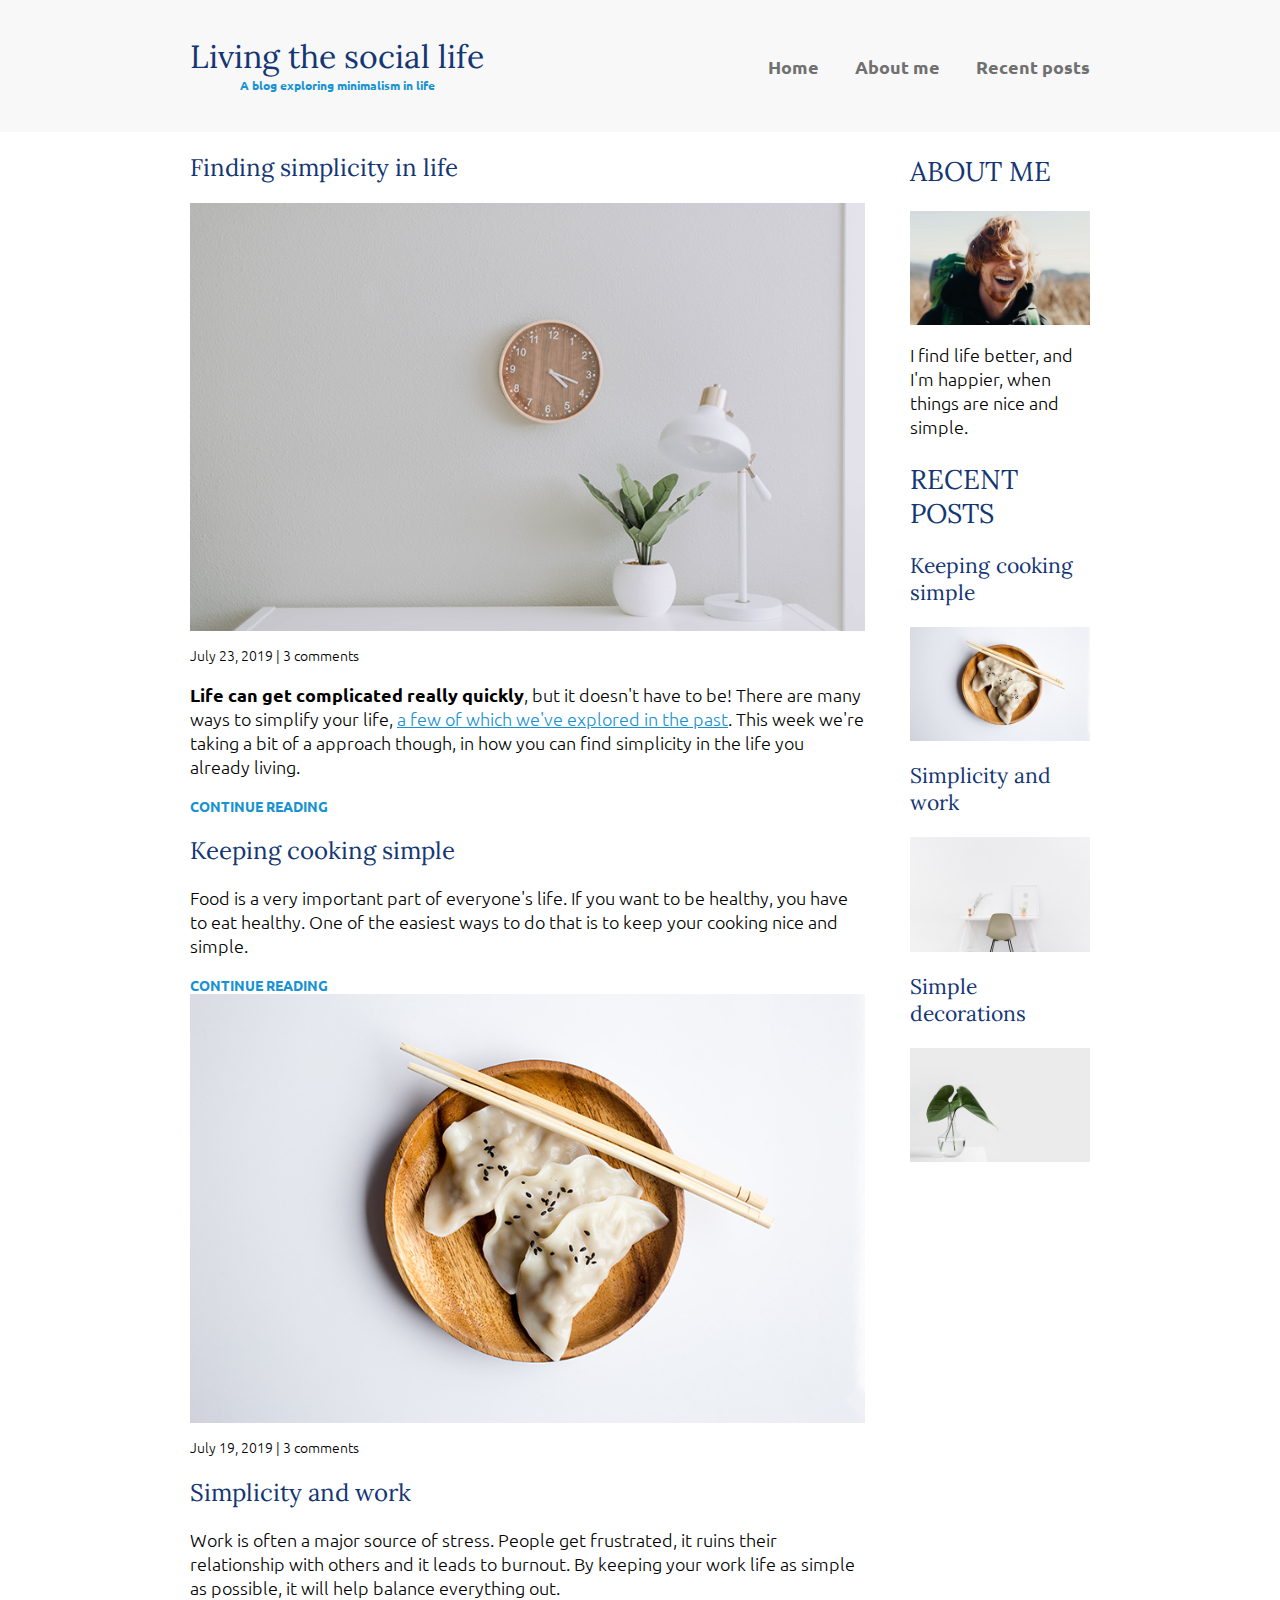
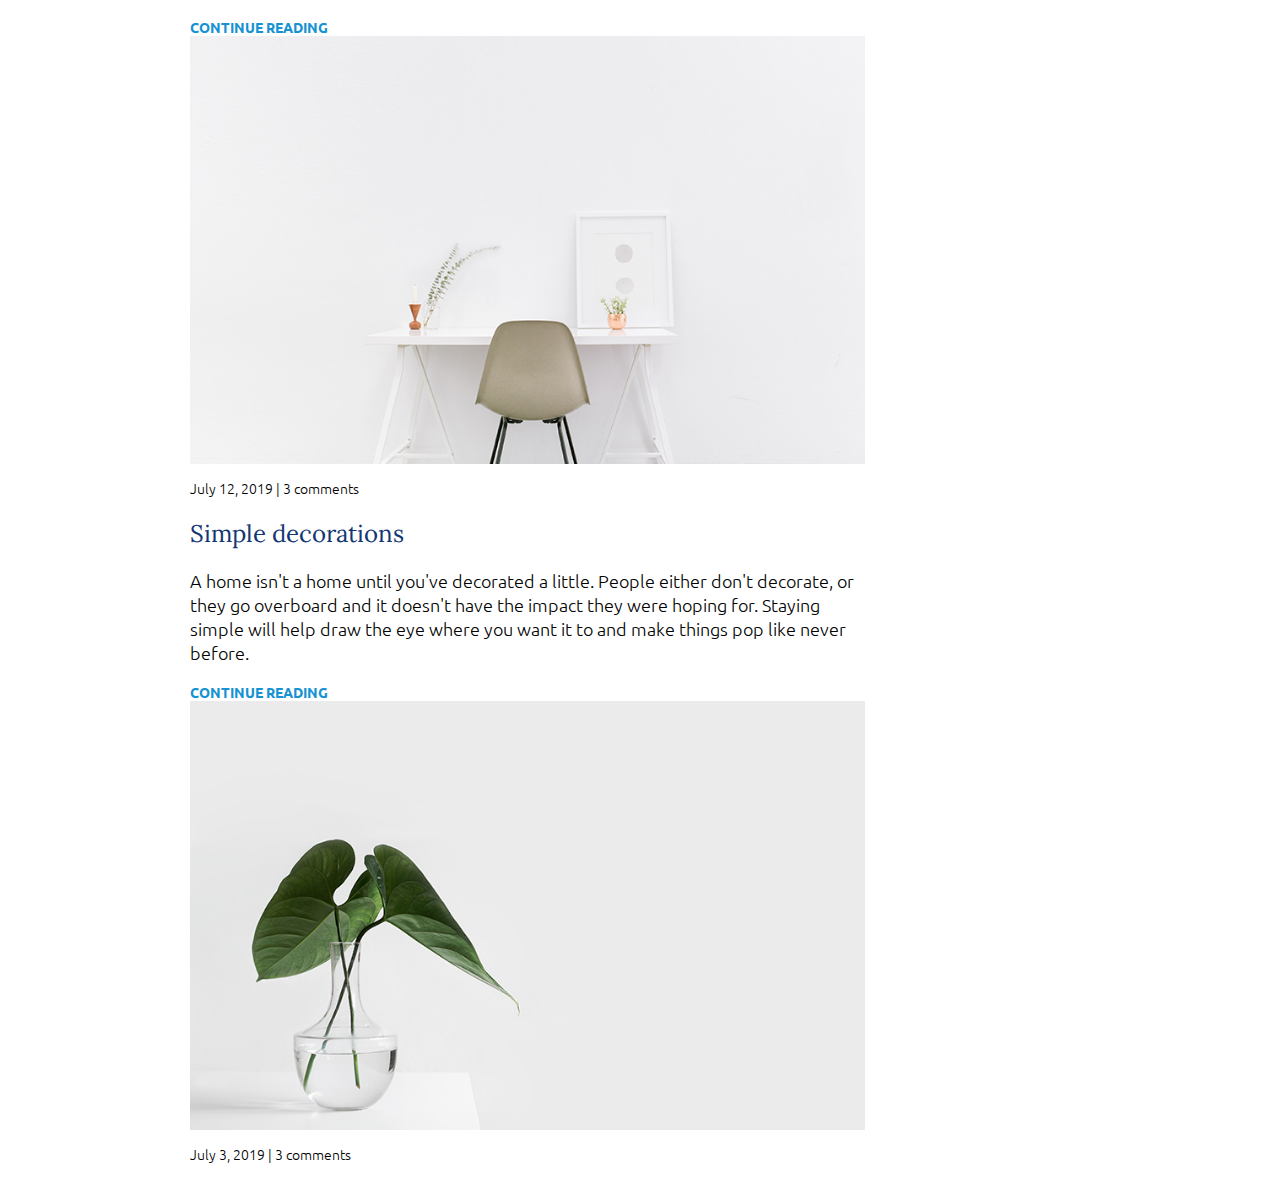
==== 3-simple-life-full-proj/index.html @ 8b6635ac "going mobile first" ====
<html>
    <head>
        <link href="https://fonts.googleapis.com/css?family=Lora|Ubuntu:300,400,700&display=swap" rel="stylesheet">
        <link rel="stylesheet" href="css/styles.css">
    </head>
    <body>
        <header>
            <div class="container container-flex">
                <div class="site-title">
                    <h1>Living the social life</h1>
                    <p class="subtitle">A blog exploring minimalism in life</p>
                </div>
                <nav>
                    <ul>
                        <li><a href="#">Home</a></li>
                        <li><a href="#">About me</a></li>
                        <li><a href="#">Recent posts</a></li>
                    </ul>
                </nav>
            </div> <!-- / .container -->
        </header>

        <div class="container container-flex">
            <main role="main">

                <article class="article-featured">
                    <h2 class="article-title">Finding simplicity in life</h2>
                    <img src="img/life.jpg" alt="simple white desk on a white wall with a plant on the far right side" class="article-image">
                    <p class="article-info">July 23, 2019 | 3 comments</p>
                    <p class="article-body"><strong>Life can get complicated really quickly</strong>, but it doesn't have to be! There are many ways to simplify your life, <a href="#">a few of which we've explored in the past</a>. This week we're taking a bit of a approach though, in how you can find simplicity in the life you already living.</p>
                    <a href="#" class="article-read-more">CONTINUE READING</a>
                </article>

                <article class="article-recent">
                    <div class="article-recent-main">
                        <h2 class="article-title">Keeping cooking simple </h2>
                        <p class="article-body">Food is a very important part of everyone's life. If you want to be healthy, you have to eat healthy. One of the easiest ways to do that is to keep your cooking nice and simple.</p>
                        <a href="#" class="article-read-more">CONTINUE READING</a>
                    </div>
                    <div class="article-recent-secondary">
                        <img src="img/food.jpg" alt="two dumplings on a wood plate with chopsticks" class="article-image">
                        <p class="article-info">July 19, 2019 | 3 comments</p>
                    </div>
                </article>

                <article class="article-recent">
                    <div class="article-recent-main">
                        <h2 class="article-title">Simplicity and work </h2>
                        <p class="article-body">Work is often a major source of stress. People get frustrated, it ruins their relationship with others and it leads to burnout. By keeping your work life as simple as possible, it will help balance everything out.</p>
                        <a href="#" class="article-read-more">CONTINUE READING</a>
                    </div>
                    <div class="article-recent-secondary">
                        <img src="img/work.jpg" alt="a chair white chair at a white desk on a white wall" class="article-image">
                        <p class="article-info">July 12, 2019 | 3 comments</p>
                    </div>
                </article>

                <article class="article-recent">
                    <div class="article-recent-main">
                        <h2 class="article-title">Simple decorations</h2>
                        <p class="article-body">A home isn't a home until you've decorated a little. People either don't decorate, or they go overboard and it doesn't have the impact they were hoping for. Staying simple will help draw the eye where you want it to and make things pop like never before.</p>
                        <a href="#" class="article-read-more">CONTINUE READING</a>
                    </div>
                    <div class="article-recent-secondary">
                        <img src="img/deco.jpg" alt="a green plant in a clear, round vase with water in it" class="article-image">
                        <p class="article-info">July 3, 2019 | 3 comments</p>
                    </div>
                </article>
            </main>

            <aside class="sidebar">

                <div class="sidebar-widget">
                    <h2 class="widget-title">ABOUT ME</h2>
                    <img src="img/about-me.jpg" alt="john doe" class="widget-image">
                    <p class="widget-body">I find life better, and I'm happier, when things are nice and simple.</p>
                </div>

                <div class="sidebar-widget">
                    <h2 class="widget-title">RECENT POSTS</h2>
                    <div class="widget-recent-post">
                        <h3 class="widget-recent-post-title">Keeping cooking simple</h3>
                        <img src="img/food.jpg" alt="two dumplings on a wood plate with chopsticks" class="widget-image">
                    </div>
                    <div class="widget-recent-post">
                        <h3 class="widget-recent-post-title">Simplicity and work</h3>
                        <img src="img/work.jpg" alt="a chair white chair at a white desk on a white wall" class="widget-image">
                    </div>
                    <div class="widget-recent-post">
                        <h3 class="widget-recent-post-title">Simple decorations</h3>
                        <img src="img/deco.jpg" alt="a green plant in a clear, round vase with water in it" class="widget-image">
                    </div>
                </div>

            </aside>

        </div>


        <footer>
            <p></p>
            <p></p>
        </footer>


    </body>
</html>
---- 3-simple-life-full-proj/css/styles.css ----
/*  Fonts
-----
font-family: 'Lora', serif;
font-family: 'Ubuntu', sans-serif;
*/

body {
	margin: 0;
	font-family: 'Ubuntu', sans-serif;
	font-size: 1.125rem;
	font-weight: 300;
}

img {
	max-width: 100%;
	display: block;
}

/* =================
Typography
================= */

h1,
h2,
h3 {
	font-family: 'Lora', serif;
	font-weight: 400;
	color: #143774;
}

h1 {
	font-size: 2rem;
	margin: 0;
}

a {
	color: #1792d2;
}

a:hover,
a:focus {
	color: #143774;
}

strong {
	font-weight: 700;
}

/* h1 subtitle */
.subtitle {
	font-weight: 700;
	color: #1792d2;
	font-size: 0.75rem;
	margin: 0;
}

.article-title {
	font-size: 1.5rem;
}

.article-read-more,
.article-info {
	font-size: 0.875rem;
}

.article-read-more {
	color: #1792d2;
	text-decoration: none;
	font-weight: 700;
}

.article-read-more:hover,
.article-read-more:focus {
	color: #143774;
	text-decoration: none;
}

/* =================
Layout
================= */

.container {
	width: 90%;
	max-width: 900px;
	margin: 0 auto;
}

.container-flex {
	display: flex;
	justify-content: space-between;
	flex-direction: column;
}

header {
	background: #f8f8f8;
	padding: 2em 0;
	text-align: center;
}

@media (min-width: 675px) {
	.container-flex {
		flex-direction: row;
	}
	main {
		width: 75%;
	}

	aside {
		width: 20%;
	}
}

/* navigation */

nav ul {
	list-style: none;
	padding: 0;
	display: flex;
	justify-content: center;
}

nav li {
	margin-left: 2em;
}

nav a {
	text-decoration: none;
	color: #707070;
	font-weight: 700;
	padding: 0.25em 0;
}

nav a:hover,
nav a:focus {
	color: #1792d2;
}

.current-page {
	border-bottom: 1px solid #707070;
}

.current-page:hover {
	color: #707070;
}

@media (max-width: 675px) {
	nav ul {
		flex-direction: column;
	}

	nav li {
		margin: 0.5em 0;
	}
}
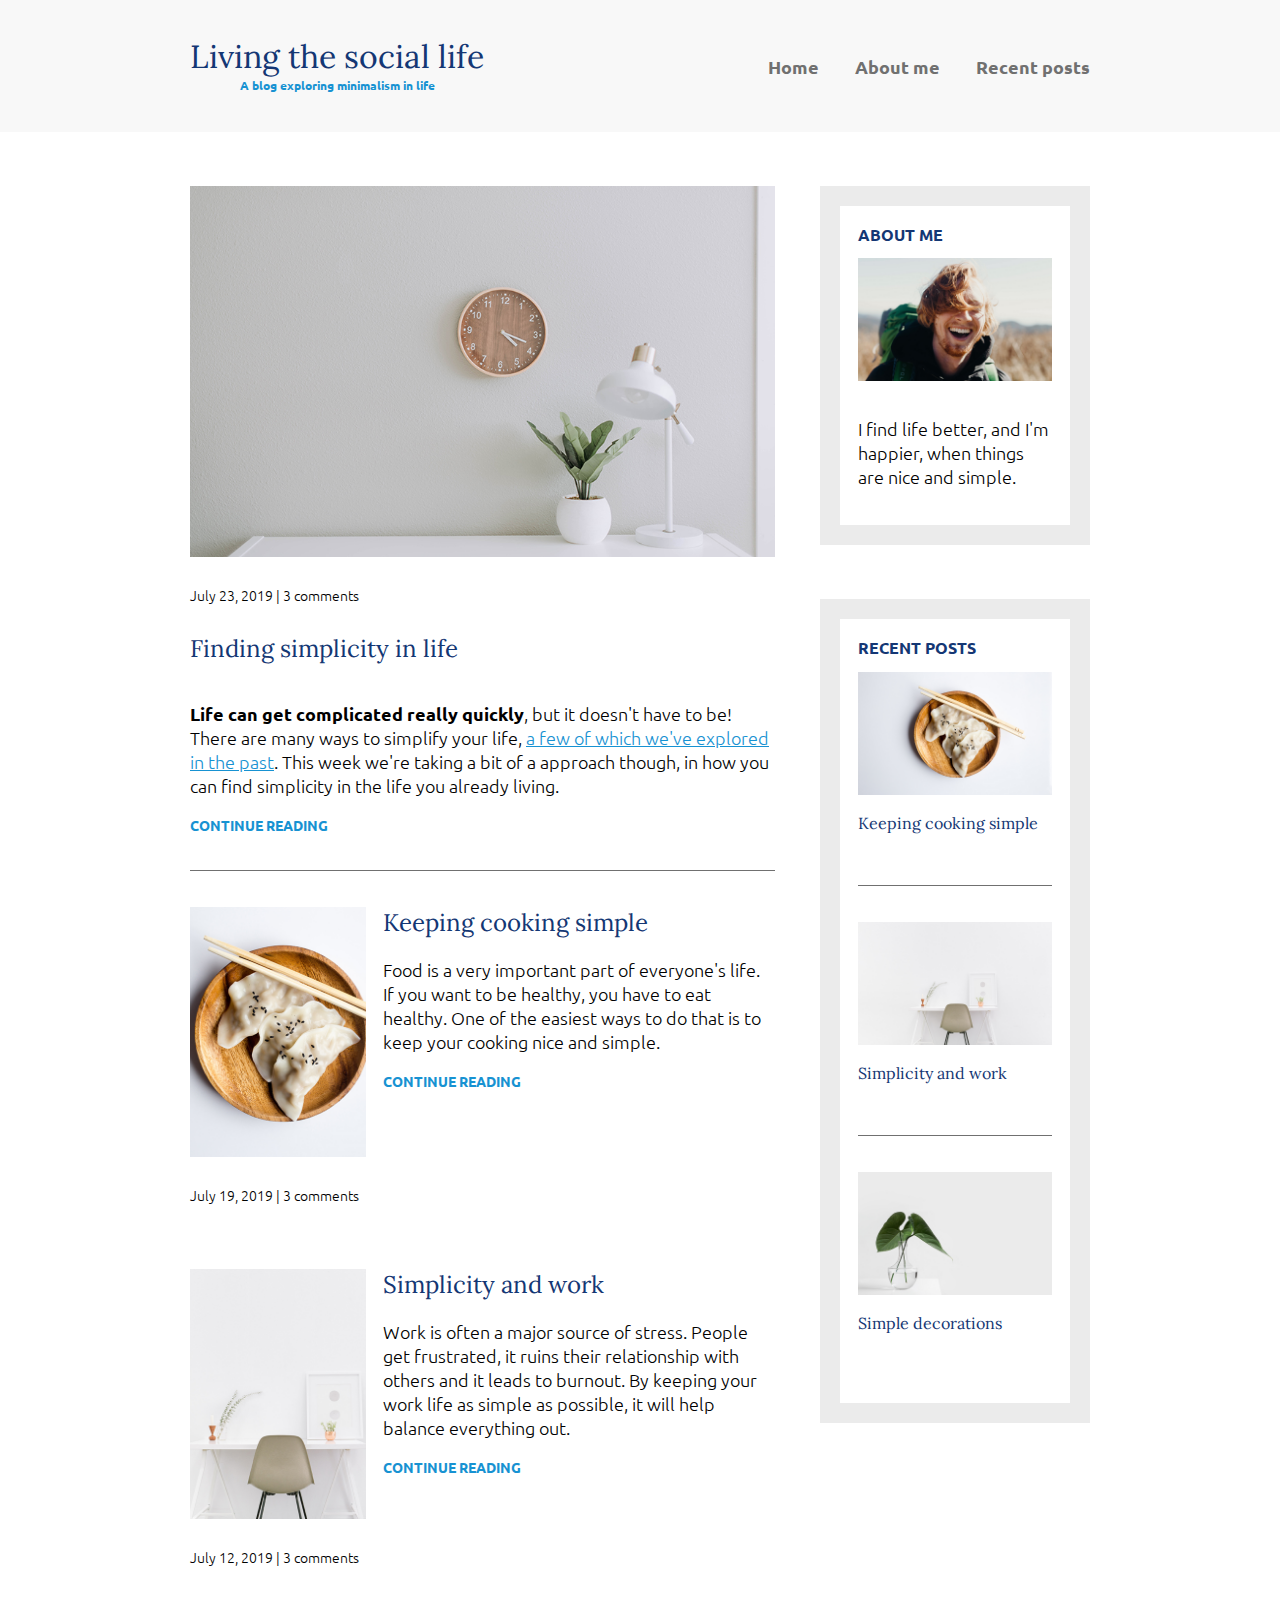
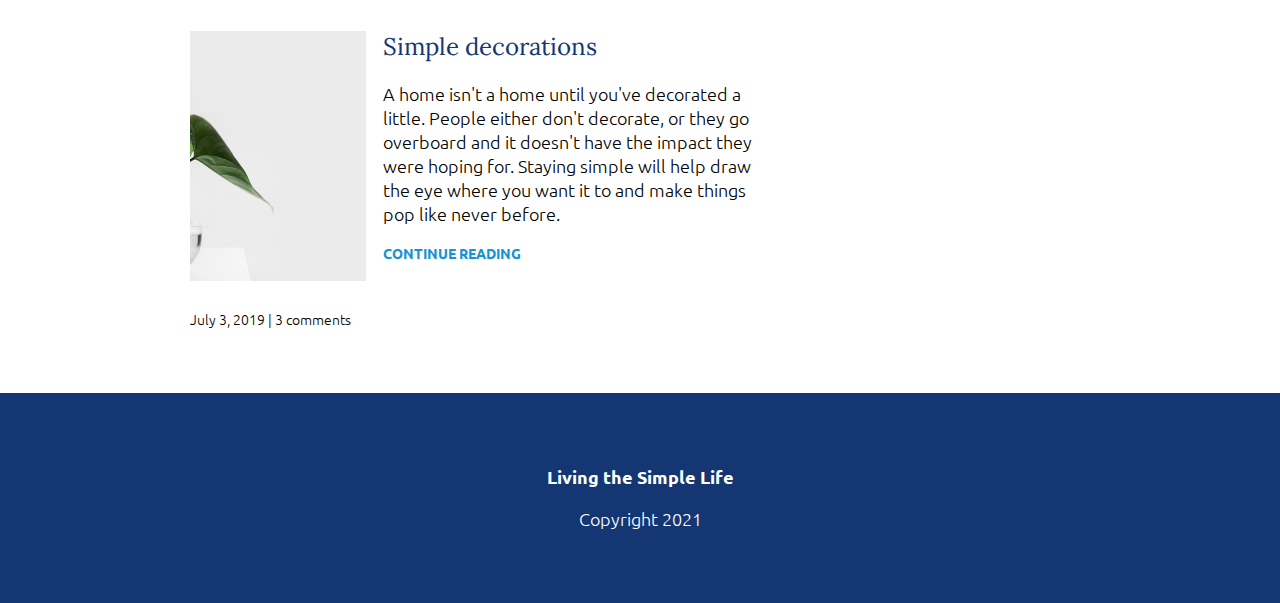
==== commit cea2bc5a: "wrapping up sidebar and footer" ====
--- a/3-simple-life-full-proj/index.html
+++ b/3-simple-life-full-proj/index.html
@@ -98,8 +98,8 @@
 
 
         <footer>
-            <p></p>
-            <p></p>
+            <p><strong>Living the Simple Life</strong></p>
+            <p>Copyright 2021</p>
         </footer>
 
 
--- a/3-simple-life-full-proj/css/styles.css
+++ b/3-simple-life-full-proj/css/styles.css
@@ -26,6 +26,7 @@
 	font-family: 'Lora', serif;
 	font-weight: 400;
 	color: #143774;
+	margin-top: 0;
 }
 
 h1 {
@@ -75,6 +76,20 @@
 	text-decoration: none;
 }
 
+.article-info {
+	margin: 2em 0;
+}
+
+.widget-title,
+.widget-recent-post-title {
+	font-size: 1rem;
+}
+
+.widget-title {
+	font-family: 'Ubuntu', serif;
+	font-weight: 700;
+}
+
 /* =================
 Layout
 ================= */
@@ -95,6 +110,14 @@
 	background: #f8f8f8;
 	padding: 2em 0;
 	text-align: center;
+	margin-bottom: 3em;
+}
+
+footer {
+	background: #143774;
+	color: white;
+	text-align: center;
+	padding: 3em 0;
 }
 
 @media (min-width: 675px) {
@@ -102,11 +125,13 @@
 		flex-direction: row;
 	}
 	main {
-		width: 75%;
+		width: 65%;
 	}
 
 	aside {
-		width: 20%;
+		width: 30%;
+		min-width: 200px;
+		margin-left: 1em;
 	}
 }
 
@@ -152,3 +177,98 @@
 		margin: 0.5em 0;
 	}
 }
+
+/* articles */
+
+.article-featured {
+	border-bottom: 1px solid #707070;
+	padding-bottom: 2em;
+	margin-bottom: 2em;
+}
+
+.article-recent {
+	display: flex;
+	flex-direction: column;
+	margin-bottom: 2em;
+}
+
+.article-recent-main {
+	order: 2;
+}
+
+.article-recent-secondary {
+	order: 1;
+}
+
+.article-image {
+	display: block;
+	width: 100%;
+}
+
+@media (min-width: 675px) {
+	.article-featured {
+		display: flex;
+		flex-direction: column;
+	}
+
+	.article-image {
+		order: -2;
+		width: 100%;
+		min-height: 250px;
+		object-fit: cover;
+	}
+
+	.article-info {
+		order: -1;
+	}
+
+	.article-recent {
+		flex-direction: row;
+		justify-content: space-between;
+	}
+
+	.article-recent-main {
+		width: 67%;
+	}
+
+	.article-recent-secondary {
+		width: 30%;
+	}
+}
+
+/* widgets */
+
+.sidebar-widget {
+	display: flex;
+	flex-direction: column;
+	border: 20px solid #ebebeb;
+	padding: 1em;
+}
+
+.sidebar-widget:first-child {
+	margin-bottom: 3em;
+}
+
+.widget-recent-post {
+	display: flex;
+	flex-direction: column;
+	padding-bottom: 2em;
+}
+
+.widget-recent-post:not(:last-child) {
+	border-bottom: 1px solid #707070;
+	margin-bottom: 2em;
+}
+
+.widget-body {
+	order: 3;
+}
+
+.widget-image {
+	order: 2;
+	margin-bottom: 1em;
+}
+
+.widget-recent-post-title {
+	order: 3;
+}
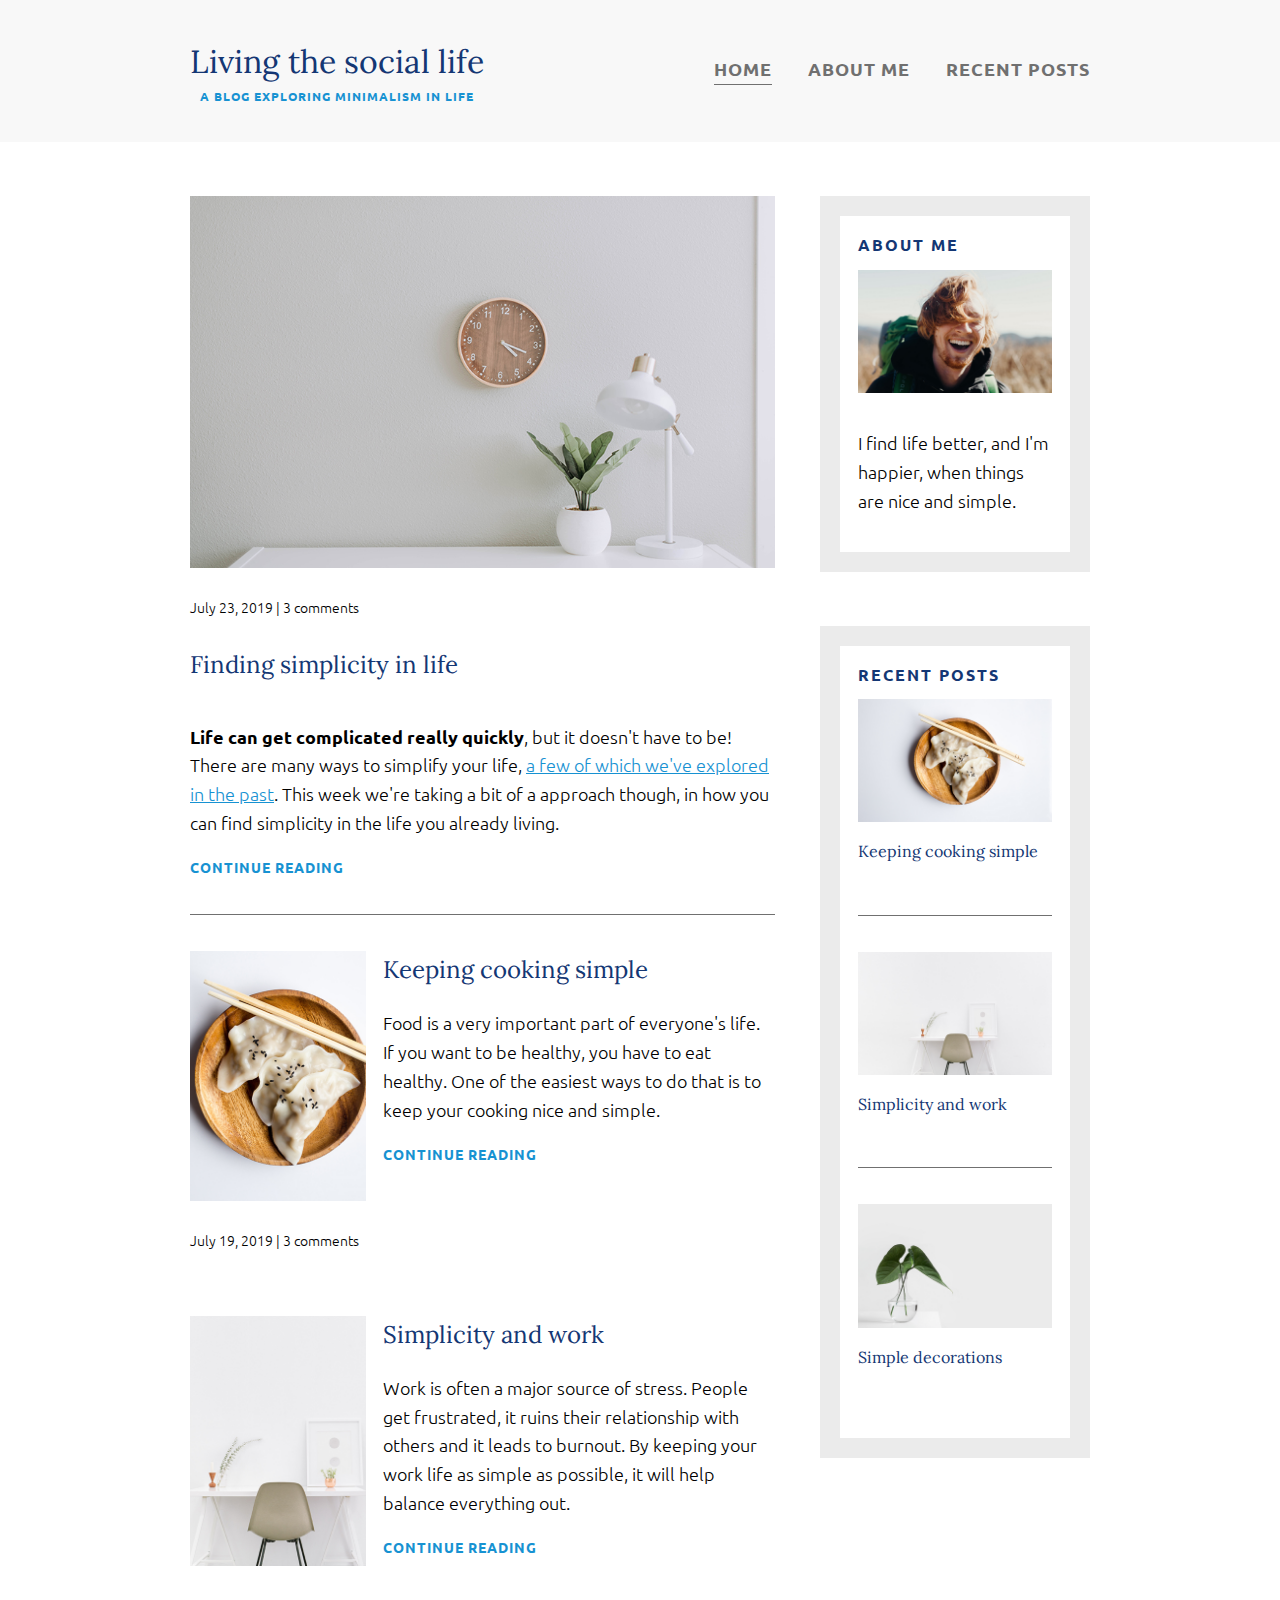
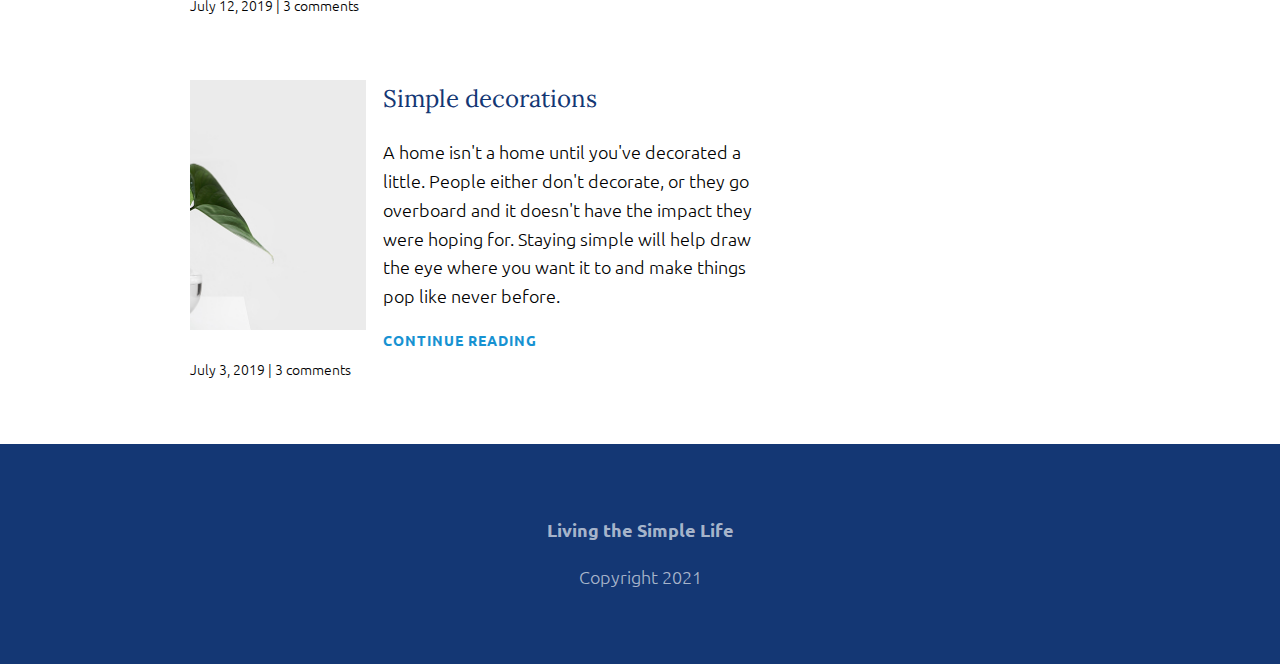
==== commit 9abdb290: "uppercasing and letter spacing" ====
--- a/3-simple-life-full-proj/index.html
+++ b/3-simple-life-full-proj/index.html
@@ -1,107 +1,152 @@
 <html>
-    <head>
-        <link href="https://fonts.googleapis.com/css?family=Lora|Ubuntu:300,400,700&display=swap" rel="stylesheet">
-        <link rel="stylesheet" href="css/styles.css">
-    </head>
-    <body>
-        <header>
-            <div class="container container-flex">
-                <div class="site-title">
-                    <h1>Living the social life</h1>
-                    <p class="subtitle">A blog exploring minimalism in life</p>
-                </div>
-                <nav>
-                    <ul>
-                        <li><a href="#">Home</a></li>
-                        <li><a href="#">About me</a></li>
-                        <li><a href="#">Recent posts</a></li>
-                    </ul>
-                </nav>
-            </div> <!-- / .container -->
-        </header>
+	<head>
+        <meta name="viewport" content="width=device-width, initial-scale=1">
+		<link
+			href="https://fonts.googleapis.com/css?family=Lora|Ubuntu:300,400,700&display=swap"
+			rel="stylesheet"
+		/>
+		<link rel="stylesheet" href="css/styles.css" />
+	</head>
+	<body>
+		<header>
+			<div class="container container-flex">
+				<div class="site-title">
+					<h1>Living the social life</h1>
+					<p class="subtitle">A blog exploring minimalism in life</p>
+				</div>
+				<nav>
+					<ul>
+						<li><a href="./index.html" class="current-page">Home</a></li>
+						<li><a href="about-me.html">About me</a></li>
+						<li><a href="./recent-posts.html">Recent posts</a></li>
+					</ul>
+				</nav>
+			</div>
+			<!-- / .container -->
+		</header>
 
-        <div class="container container-flex">
-            <main role="main">
+		<div class="container container-flex">
+			<main role="main">
+				<article class="article-featured">
+					<h2 class="article-title">Finding simplicity in life</h2>
+					<img
+						src="img/life.jpg"
+						alt="simple white desk on a white wall with a plant on the far right side"
+						class="article-image"
+					/>
+					<p class="article-info">July 23, 2019 | 3 comments</p>
+					<p class="article-body">
+						<strong>Life can get complicated really quickly</strong>, but it doesn't have to be!
+						There are many ways to simplify your life,
+						<a href="#">a few of which we've explored in the past</a>. This week we're taking a bit
+						of a approach though, in how you can find simplicity in the life you already living.
+					</p>
+					<a href="#" class="article-read-more">Continue Reading</a>
+				</article>
 
-                <article class="article-featured">
-                    <h2 class="article-title">Finding simplicity in life</h2>
-                    <img src="img/life.jpg" alt="simple white desk on a white wall with a plant on the far right side" class="article-image">
-                    <p class="article-info">July 23, 2019 | 3 comments</p>
-                    <p class="article-body"><strong>Life can get complicated really quickly</strong>, but it doesn't have to be! There are many ways to simplify your life, <a href="#">a few of which we've explored in the past</a>. This week we're taking a bit of a approach though, in how you can find simplicity in the life you already living.</p>
-                    <a href="#" class="article-read-more">CONTINUE READING</a>
-                </article>
+				<article class="article-recent">
+					<div class="article-recent-main">
+						<h2 class="article-title">Keeping cooking simple</h2>
+						<p class="article-body">
+							Food is a very important part of everyone's life. If you want to be healthy, you have
+							to eat healthy. One of the easiest ways to do that is to keep your cooking nice and
+							simple.
+						</p>
+						<a href="#" class="article-read-more">Continue Reading</a>
+					</div>
+					<div class="article-recent-secondary">
+						<img
+							src="img/food.jpg"
+							alt="two dumplings on a wood plate with chopsticks"
+							class="article-image"
+						/>
+						<p class="article-info">July 19, 2019 | 3 comments</p>
+					</div>
+				</article>
 
-                <article class="article-recent">
-                    <div class="article-recent-main">
-                        <h2 class="article-title">Keeping cooking simple </h2>
-                        <p class="article-body">Food is a very important part of everyone's life. If you want to be healthy, you have to eat healthy. One of the easiest ways to do that is to keep your cooking nice and simple.</p>
-                        <a href="#" class="article-read-more">CONTINUE READING</a>
-                    </div>
-                    <div class="article-recent-secondary">
-                        <img src="img/food.jpg" alt="two dumplings on a wood plate with chopsticks" class="article-image">
-                        <p class="article-info">July 19, 2019 | 3 comments</p>
-                    </div>
-                </article>
+				<article class="article-recent">
+					<div class="article-recent-main">
+						<h2 class="article-title">Simplicity and work</h2>
+						<p class="article-body">
+							Work is often a major source of stress. People get frustrated, it ruins their
+							relationship with others and it leads to burnout. By keeping your work life as simple
+							as possible, it will help balance everything out.
+						</p>
+						<a href="#" class="article-read-more">Continue Reading</a>
+					</div>
+					<div class="article-recent-secondary">
+						<img
+							src="img/work.jpg"
+							alt="a chair white chair at a white desk on a white wall"
+							class="article-image"
+						/>
+						<p class="article-info">July 12, 2019 | 3 comments</p>
+					</div>
+				</article>
 
-                <article class="article-recent">
-                    <div class="article-recent-main">
-                        <h2 class="article-title">Simplicity and work </h2>
-                        <p class="article-body">Work is often a major source of stress. People get frustrated, it ruins their relationship with others and it leads to burnout. By keeping your work life as simple as possible, it will help balance everything out.</p>
-                        <a href="#" class="article-read-more">CONTINUE READING</a>
-                    </div>
-                    <div class="article-recent-secondary">
-                        <img src="img/work.jpg" alt="a chair white chair at a white desk on a white wall" class="article-image">
-                        <p class="article-info">July 12, 2019 | 3 comments</p>
-                    </div>
-                </article>
+				<article class="article-recent">
+					<div class="article-recent-main">
+						<h2 class="article-title">Simple decorations</h2>
+						<p class="article-body">
+							A home isn't a home until you've decorated a little. People either don't decorate, or
+							they go overboard and it doesn't have the impact they were hoping for. Staying simple
+							will help draw the eye where you want it to and make things pop like never before.
+						</p>
+						<a href="#" class="article-read-more">Continue Reading</a>
+					</div>
+					<div class="article-recent-secondary">
+						<img
+							src="img/deco.jpg"
+							alt="a green plant in a clear, round vase with water in it"
+							class="article-image"
+						/>
+						<p class="article-info">July 3, 2019 | 3 comments</p>
+					</div>
+				</article>
+			</main>
 
-                <article class="article-recent">
-                    <div class="article-recent-main">
-                        <h2 class="article-title">Simple decorations</h2>
-                        <p class="article-body">A home isn't a home until you've decorated a little. People either don't decorate, or they go overboard and it doesn't have the impact they were hoping for. Staying simple will help draw the eye where you want it to and make things pop like never before.</p>
-                        <a href="#" class="article-read-more">CONTINUE READING</a>
-                    </div>
-                    <div class="article-recent-secondary">
-                        <img src="img/deco.jpg" alt="a green plant in a clear, round vase with water in it" class="article-image">
-                        <p class="article-info">July 3, 2019 | 3 comments</p>
-                    </div>
-                </article>
-            </main>
+			<aside class="sidebar">
+				<div class="sidebar-widget">
+					<h2 class="widget-title">ABOUT ME</h2>
+					<img src="img/about-me.jpg" alt="john doe" class="widget-image" />
+					<p class="widget-body">
+						I find life better, and I'm happier, when things are nice and simple.
+					</p>
+				</div>
 
-            <aside class="sidebar">
+				<div class="sidebar-widget">
+					<h2 class="widget-title">RECENT POSTS</h2>
+					<div class="widget-recent-post">
+						<h3 class="widget-recent-post-title">Keeping cooking simple</h3>
+						<img
+							src="img/food.jpg"
+							alt="two dumplings on a wood plate with chopsticks"
+							class="widget-image"
+						/>
+					</div>
+					<div class="widget-recent-post">
+						<h3 class="widget-recent-post-title">Simplicity and work</h3>
+						<img
+							src="img/work.jpg"
+							alt="a chair white chair at a white desk on a white wall"
+							class="widget-image"
+						/>
+					</div>
+					<div class="widget-recent-post">
+						<h3 class="widget-recent-post-title">Simple decorations</h3>
+						<img
+							src="img/deco.jpg"
+							alt="a green plant in a clear, round vase with water in it"
+							class="widget-image"
+						/>
+					</div>
+				</div>
+			</aside>
+		</div>
 
-                <div class="sidebar-widget">
-                    <h2 class="widget-title">ABOUT ME</h2>
-                    <img src="img/about-me.jpg" alt="john doe" class="widget-image">
-                    <p class="widget-body">I find life better, and I'm happier, when things are nice and simple.</p>
-                </div>
-
-                <div class="sidebar-widget">
-                    <h2 class="widget-title">RECENT POSTS</h2>
-                    <div class="widget-recent-post">
-                        <h3 class="widget-recent-post-title">Keeping cooking simple</h3>
-                        <img src="img/food.jpg" alt="two dumplings on a wood plate with chopsticks" class="widget-image">
-                    </div>
-                    <div class="widget-recent-post">
-                        <h3 class="widget-recent-post-title">Simplicity and work</h3>
-                        <img src="img/work.jpg" alt="a chair white chair at a white desk on a white wall" class="widget-image">
-                    </div>
-                    <div class="widget-recent-post">
-                        <h3 class="widget-recent-post-title">Simple decorations</h3>
-                        <img src="img/deco.jpg" alt="a green plant in a clear, round vase with water in it" class="widget-image">
-                    </div>
-                </div>
-
-            </aside>
-
-        </div>
-
-
-        <footer>
-            <p><strong>Living the Simple Life</strong></p>
-            <p>Copyright 2021</p>
-        </footer>
-
-
-    </body>
-</html>+		<footer>
+			<p><strong>Living the Simple Life</strong></p>
+			<p>Copyright 2021</p>
+		</footer>
+	</body>
+</html>
--- a/3-simple-life-full-proj/css/styles.css
+++ b/3-simple-life-full-proj/css/styles.css
@@ -9,11 +9,19 @@
 	font-family: 'Ubuntu', sans-serif;
 	font-size: 1.125rem;
 	font-weight: 300;
+	line-height: 1.6;
 }
 
 img {
 	max-width: 100%;
 	display: block;
+}
+
+.image-full {
+	max-height: 300px;
+	width: 100%;
+	object-fit: cover;
+	margin-bottom: 2em;
 }
 
 /* =================
@@ -34,6 +42,10 @@
 	margin: 0;
 }
 
+h3 {
+	color: #1792d2;
+}
+
 a {
 	color: #1792d2;
 }
@@ -53,6 +65,8 @@
 	color: #1792d2;
 	font-size: 0.75rem;
 	margin: 0;
+	text-transform: uppercase;
+	letter-spacing: 1px;
 }
 
 .article-title {
@@ -68,6 +82,8 @@
 	color: #1792d2;
 	text-decoration: none;
 	font-weight: 700;
+	text-transform: uppercase;
+	letter-spacing: 1px;
 }
 
 .article-read-more:hover,
@@ -83,11 +99,13 @@
 .widget-title,
 .widget-recent-post-title {
 	font-size: 1rem;
+	line-height: 1.4;
 }
 
 .widget-title {
 	font-family: 'Ubuntu', serif;
 	font-weight: 700;
+	letter-spacing: 2px;
 }
 
 /* =================
@@ -115,7 +133,7 @@
 
 footer {
 	background: #143774;
-	color: white;
+	color: rgba(255, 255, 255, 0.65);
 	text-align: center;
 	padding: 3em 0;
 }
@@ -146,6 +164,8 @@
 
 nav li {
 	margin-left: 2em;
+	text-transform: uppercase;
+	letter-spacing: 1px;
 }
 
 nav a {
@@ -271,4 +291,5 @@
 
 .widget-recent-post-title {
 	order: 3;
-}
+	color: #143774;
+}
